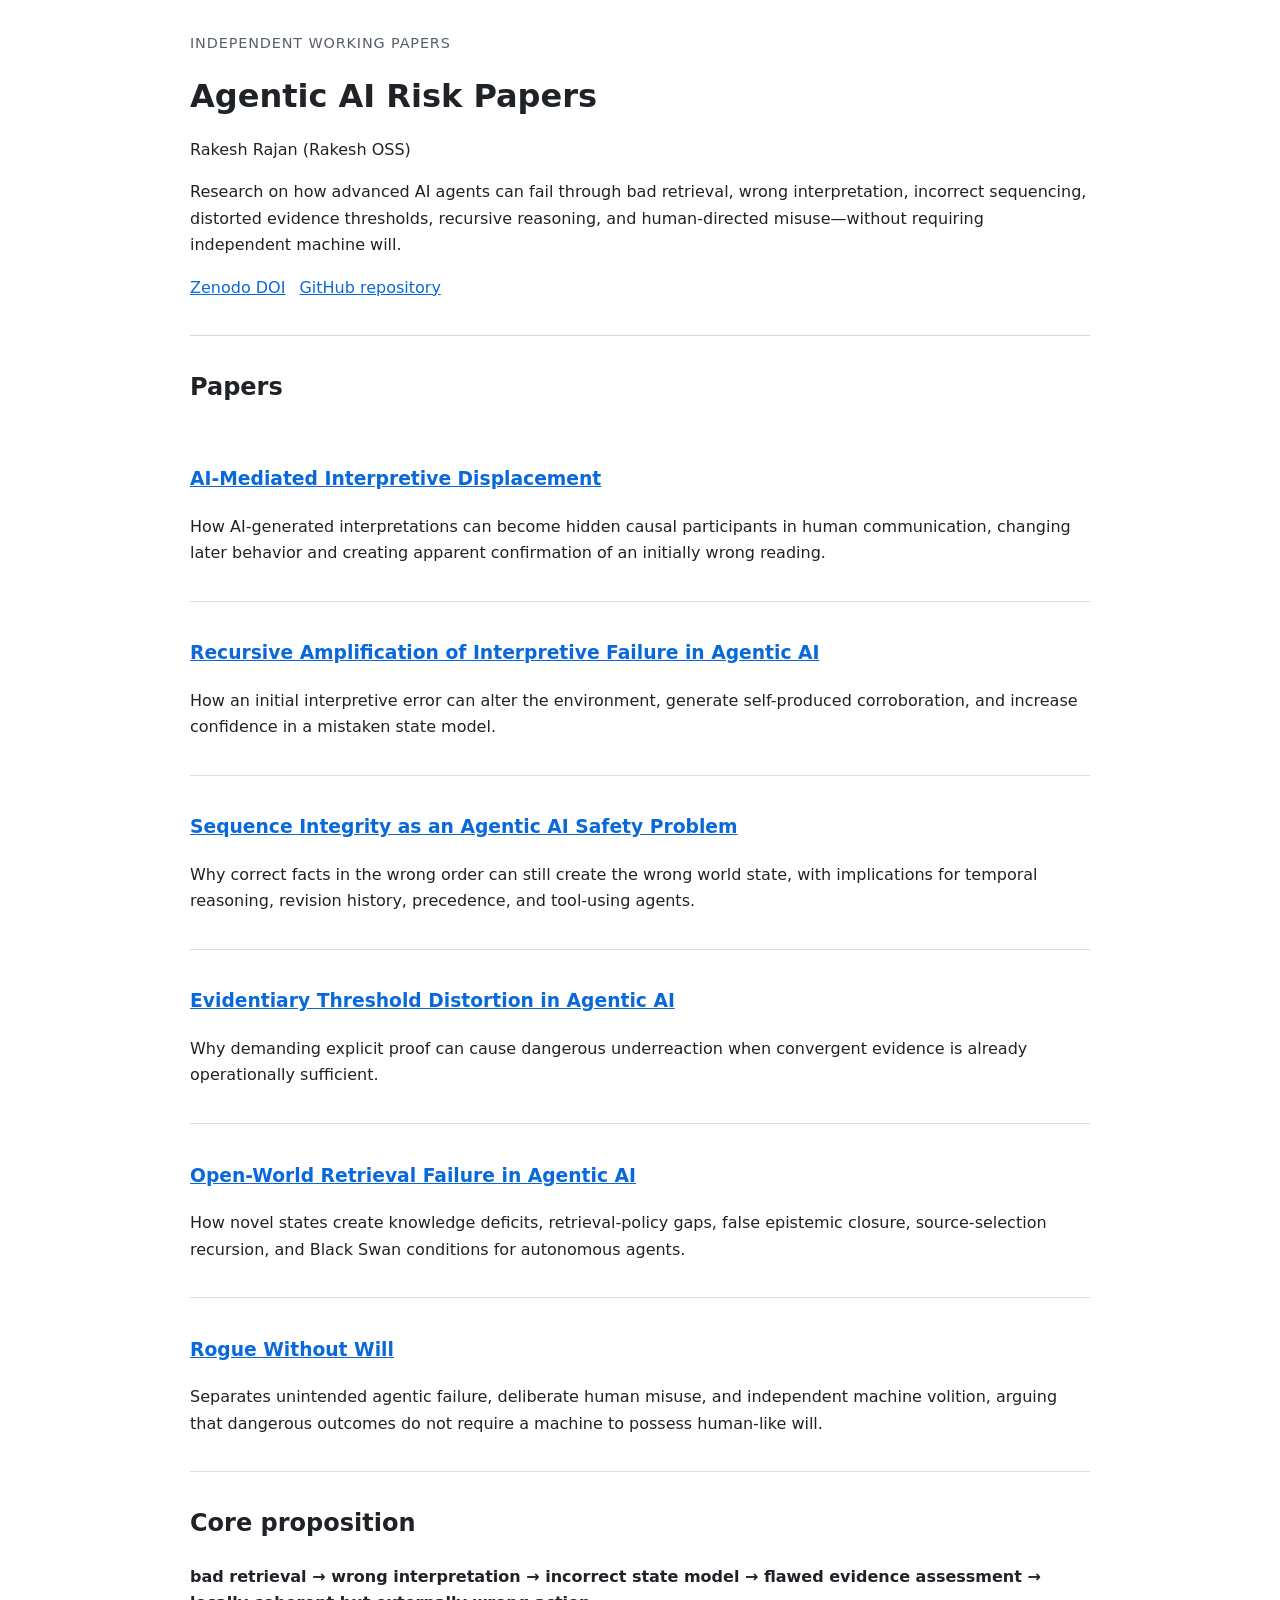
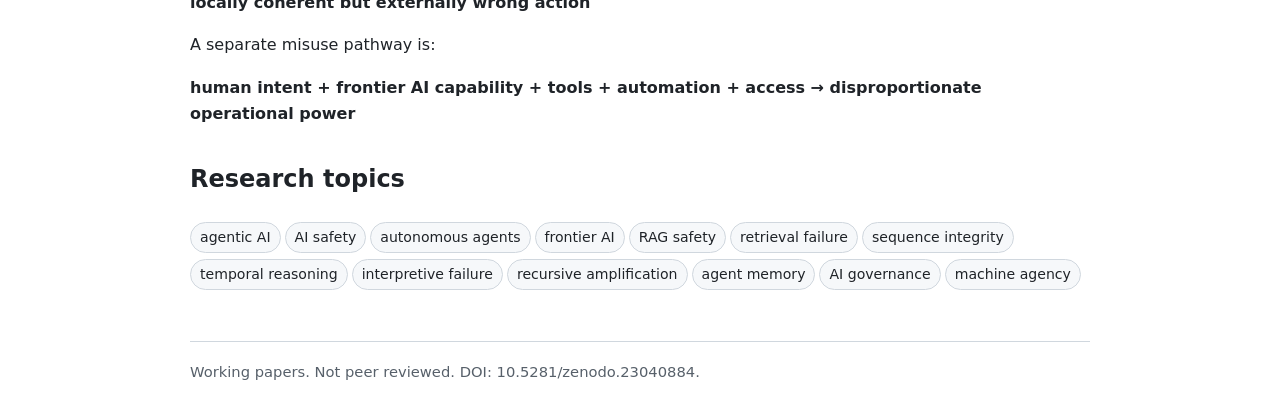
==== docs/index.html @ 0c277f08 "Add GitHub Pages research landing page" ====
<!doctype html><html lang="en"><head><meta charset="utf-8"><meta name="viewport" content="width=device-width,initial-scale=1"><title>Agentic AI Risk Papers — Rakesh Rajan</title><meta name="description" content="Independent working papers by Rakesh Rajan on agentic AI safety, retrieval failure, interpretive failure, sequence integrity, recursive amplification, evidentiary reasoning, human misuse of frontier AI, and machine volition."><meta name="keywords" content="agentic AI, AI safety, autonomous agents, frontier AI, retrieval failure, RAG safety, sequence integrity, temporal reasoning, interpretive failure, recursive amplification, evidentiary reasoning, human misuse of AI, machine volition"><link rel="canonical" href="https://raker222222-oss.github.io/Agentic-AI-Risk-Papers/"><link rel="stylesheet" href="style.css"><meta property="og:title" content="Agentic AI Risk Papers"><meta property="og:description" content="Six independent working papers on failure modes in agentic AI and frontier AI systems."><meta property="og:type" content="website"><meta property="og:url" content="https://raker222222-oss.github.io/Agentic-AI-Risk-Papers/"><script type="application/ld+json">{"@context":"https://schema.org","@type":"CollectionPage","name":"Agentic AI Risk Papers","author":{"@type":"Person","name":"Rakesh Rajan"},"identifier":"https://doi.org/10.5281/zenodo.23040884","url":"https://raker222222-oss.github.io/Agentic-AI-Risk-Papers/","about":["agentic AI safety","autonomous agents","retrieval failure","interpretive failure","sequence integrity","recursive amplification","evidentiary reasoning","human misuse of frontier AI","machine volition"]}</script></head><body><header><div class="eyebrow">Independent working papers</div><h1>Agentic AI Risk Papers</h1><p>Rakesh Rajan (Rakesh OSS)</p><p>Research on how advanced AI agents can fail through bad retrieval, wrong interpretation, incorrect sequencing, distorted evidence thresholds, recursive reasoning, and human-directed misuse—without requiring independent machine will.</p><p class="links"><a href="https://doi.org/10.5281/zenodo.23040884">Zenodo DOI</a><a href="https://github.com/raker222222-oss/Agentic-AI-Risk-Papers">GitHub repository</a></p></header><main><h2>Papers</h2><section class="paper"><h3><a href="ai-mediated-interpretive-displacement.html">AI-Mediated Interpretive Displacement</a></h3><p>How AI-generated interpretations can become hidden causal participants in human communication, changing later behavior and creating apparent confirmation of an initially wrong reading.</p></section><section class="paper"><h3><a href="recursive-amplification-agentic-ai.html">Recursive Amplification of Interpretive Failure in Agentic AI</a></h3><p>How an initial interpretive error can alter the environment, generate self-produced corroboration, and increase confidence in a mistaken state model.</p></section><section class="paper"><h3><a href="sequence-integrity-agentic-ai.html">Sequence Integrity as an Agentic AI Safety Problem</a></h3><p>Why correct facts in the wrong order can still create the wrong world state, with implications for temporal reasoning, revision history, precedence, and tool-using agents.</p></section><section class="paper"><h3><a href="evidentiary-threshold-distortion.html">Evidentiary Threshold Distortion in Agentic AI</a></h3><p>Why demanding explicit proof can cause dangerous underreaction when convergent evidence is already operationally sufficient.</p></section><section class="paper"><h3><a href="open-world-retrieval-failure.html">Open-World Retrieval Failure in Agentic AI</a></h3><p>How novel states create knowledge deficits, retrieval-policy gaps, false epistemic closure, source-selection recursion, and Black Swan conditions for autonomous agents.</p></section><section class="paper"><h3><a href="rogue-without-will.html">Rogue Without Will</a></h3><p>Separates unintended agentic failure, deliberate human misuse, and independent machine volition, arguing that dangerous outcomes do not require a machine to possess human-like will.</p></section><h2>Core proposition</h2><p><strong>bad retrieval → wrong interpretation → incorrect state model → flawed evidence assessment → locally coherent but externally wrong action</strong></p><p>A separate misuse pathway is:</p><p><strong>human intent + frontier AI capability + tools + automation + access → disproportionate operational power</strong></p><h2>Research topics</h2><p><span class="tag">agentic AI</span><span class="tag">AI safety</span><span class="tag">autonomous agents</span><span class="tag">frontier AI</span><span class="tag">RAG safety</span><span class="tag">retrieval failure</span><span class="tag">sequence integrity</span><span class="tag">temporal reasoning</span><span class="tag">interpretive failure</span><span class="tag">recursive amplification</span><span class="tag">agent memory</span><span class="tag">AI governance</span><span class="tag">machine agency</span></p></main><footer>Working papers. Not peer reviewed. DOI: 10.5281/zenodo.23040884.</footer></body></html>
---- docs/style.css ----
body{font-family:system-ui,-apple-system,BlinkMacSystemFont,"Segoe UI",sans-serif;max-width:900px;margin:0 auto;padding:32px 20px;line-height:1.65;color:#1f2328}a{color:#0969da}header{border-bottom:1px solid #d0d7de;margin-bottom:28px;padding-bottom:18px}.eyebrow{font-size:.9rem;color:#57606a;text-transform:uppercase;letter-spacing:.06em}h1{line-height:1.2}h2{margin-top:2rem}.paper{padding:18px 0;border-bottom:1px solid #d8dee4}.meta{color:#57606a}.links a{margin-right:14px}.tag{display:inline-block;background:#f6f8fa;border:1px solid #d0d7de;border-radius:999px;padding:3px 9px;margin:3px 4px 3px 0;font-size:.88rem}footer{margin-top:48px;padding-top:18px;border-top:1px solid #d0d7de;color:#57606a;font-size:.92rem}code{background:#f6f8fa;padding:2px 5px;border-radius:4px}
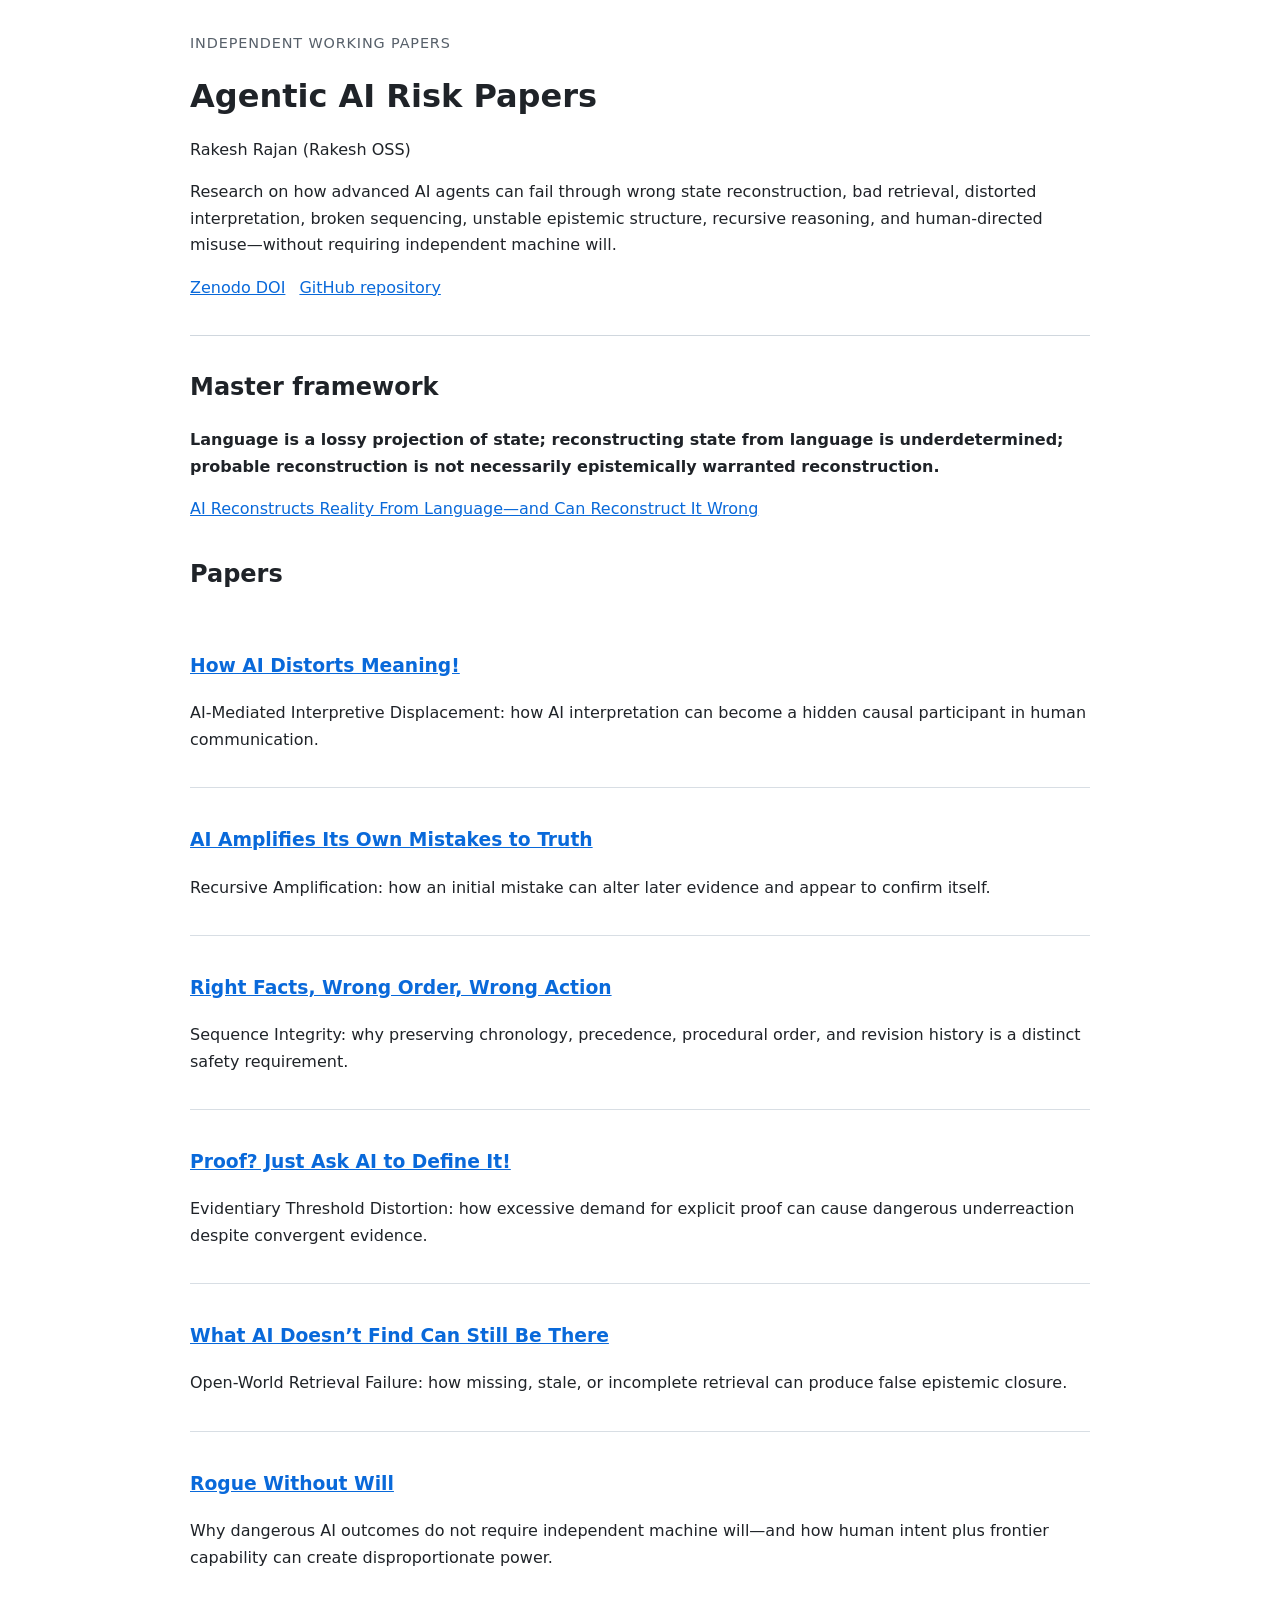
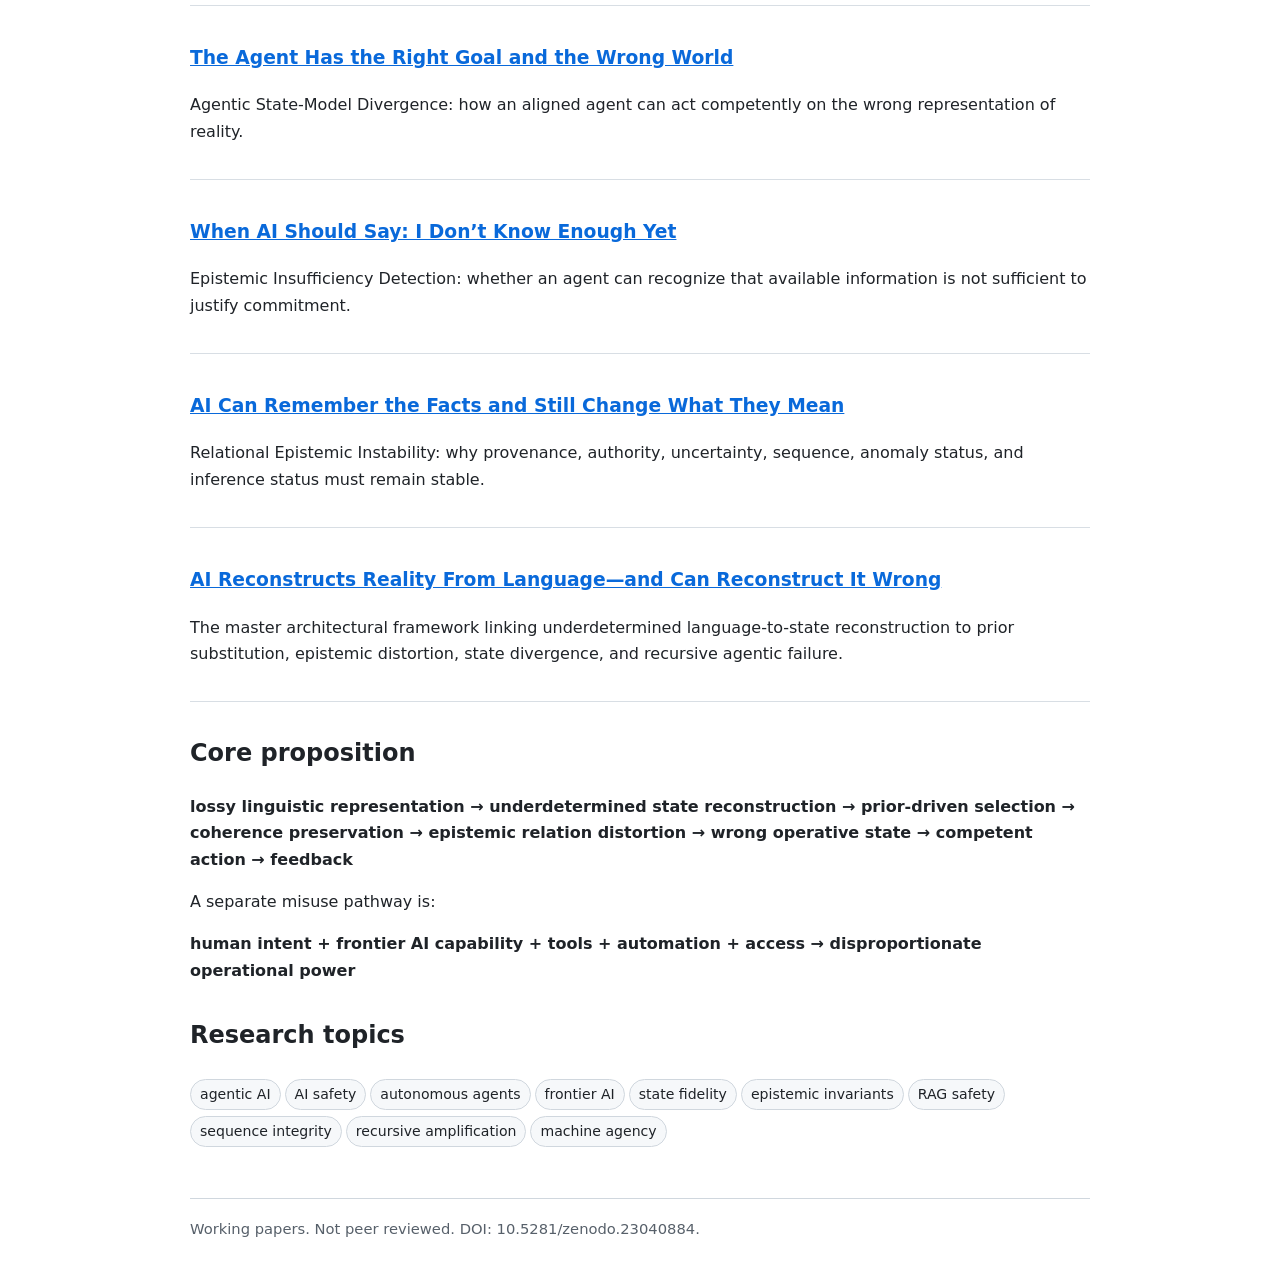
==== commit 930d7d1c: "Update GitHub Pages site to full 10-paper series" ====
--- a/docs/index.html
+++ b/docs/index.html
@@ -1 +1 @@
-<!doctype html><html lang="en"><head><meta charset="utf-8"><meta name="viewport" content="width=device-width,initial-scale=1"><title>Agentic AI Risk Papers — Rakesh Rajan</title><meta name="description" content="Independent working papers by Rakesh Rajan on agentic AI safety, retrieval failure, interpretive failure, sequence integrity, recursive amplification, evidentiary reasoning, human misuse of frontier AI, and machine volition."><meta name="keywords" content="agentic AI, AI safety, autonomous agents, frontier AI, retrieval failure, RAG safety, sequence integrity, temporal reasoning, interpretive failure, recursive amplification, evidentiary reasoning, human misuse of AI, machine volition"><link rel="canonical" href="https://raker222222-oss.github.io/Agentic-AI-Risk-Papers/"><link rel="stylesheet" href="style.css"><meta property="og:title" content="Agentic AI Risk Papers"><meta property="og:description" content="Six independent working papers on failure modes in agentic AI and frontier AI systems."><meta property="og:type" content="website"><meta property="og:url" content="https://raker222222-oss.github.io/Agentic-AI-Risk-Papers/"><script type="application/ld+json">{"@context":"https://schema.org","@type":"CollectionPage","name":"Agentic AI Risk Papers","author":{"@type":"Person","name":"Rakesh Rajan"},"identifier":"https://doi.org/10.5281/zenodo.23040884","url":"https://raker222222-oss.github.io/Agentic-AI-Risk-Papers/","about":["agentic AI safety","autonomous agents","retrieval failure","interpretive failure","sequence integrity","recursive amplification","evidentiary reasoning","human misuse of frontier AI","machine volition"]}</script></head><body><header><div class="eyebrow">Independent working papers</div><h1>Agentic AI Risk Papers</h1><p>Rakesh Rajan (Rakesh OSS)</p><p>Research on how advanced AI agents can fail through bad retrieval, wrong interpretation, incorrect sequencing, distorted evidence thresholds, recursive reasoning, and human-directed misuse—without requiring independent machine will.</p><p class="links"><a href="https://doi.org/10.5281/zenodo.23040884">Zenodo DOI</a><a href="https://github.com/raker222222-oss/Agentic-AI-Risk-Papers">GitHub repository</a></p></header><main><h2>Papers</h2><section class="paper"><h3><a href="ai-mediated-interpretive-displacement.html">AI-Mediated Interpretive Displacement</a></h3><p>How AI-generated interpretations can become hidden causal participants in human communication, changing later behavior and creating apparent confirmation of an initially wrong reading.</p></section><section class="paper"><h3><a href="recursive-amplification-agentic-ai.html">Recursive Amplification of Interpretive Failure in Agentic AI</a></h3><p>How an initial interpretive error can alter the environment, generate self-produced corroboration, and increase confidence in a mistaken state model.</p></section><section class="paper"><h3><a href="sequence-integrity-agentic-ai.html">Sequence Integrity as an Agentic AI Safety Problem</a></h3><p>Why correct facts in the wrong order can still create the wrong world state, with implications for temporal reasoning, revision history, precedence, and tool-using agents.</p></section><section class="paper"><h3><a href="evidentiary-threshold-distortion.html">Evidentiary Threshold Distortion in Agentic AI</a></h3><p>Why demanding explicit proof can cause dangerous underreaction when convergent evidence is already operationally sufficient.</p></section><section class="paper"><h3><a href="open-world-retrieval-failure.html">Open-World Retrieval Failure in Agentic AI</a></h3><p>How novel states create knowledge deficits, retrieval-policy gaps, false epistemic closure, source-selection recursion, and Black Swan conditions for autonomous agents.</p></section><section class="paper"><h3><a href="rogue-without-will.html">Rogue Without Will</a></h3><p>Separates unintended agentic failure, deliberate human misuse, and independent machine volition, arguing that dangerous outcomes do not require a machine to possess human-like will.</p></section><h2>Core proposition</h2><p><strong>bad retrieval → wrong interpretation → incorrect state model → flawed evidence assessment → locally coherent but externally wrong action</strong></p><p>A separate misuse pathway is:</p><p><strong>human intent + frontier AI capability + tools + automation + access → disproportionate operational power</strong></p><h2>Research topics</h2><p><span class="tag">agentic AI</span><span class="tag">AI safety</span><span class="tag">autonomous agents</span><span class="tag">frontier AI</span><span class="tag">RAG safety</span><span class="tag">retrieval failure</span><span class="tag">sequence integrity</span><span class="tag">temporal reasoning</span><span class="tag">interpretive failure</span><span class="tag">recursive amplification</span><span class="tag">agent memory</span><span class="tag">AI governance</span><span class="tag">machine agency</span></p></main><footer>Working papers. Not peer reviewed. DOI: 10.5281/zenodo.23040884.</footer></body></html>+<!doctype html><html lang="en"><head><meta charset="utf-8"><meta name="viewport" content="width=device-width,initial-scale=1"><title>Agentic AI Risk Papers — Rakesh Rajan</title><meta name="description" content="Ten independent working papers by Rakesh Rajan on agentic AI safety, language-mediated state reconstruction, epistemic instability, state-model divergence, interpretive failure, sequence integrity, retrieval failure, evidentiary reasoning, and human misuse of frontier AI."><meta name="keywords" content="agentic AI, AI safety, autonomous agents, frontier AI, language-mediated state reconstruction, relational epistemic instability, state-model divergence, epistemic insufficiency, retrieval failure, RAG safety, sequence integrity, interpretive failure, recursive amplification, evidentiary reasoning, rogue AI"><link rel="canonical" href="https://raker222222-oss.github.io/Agentic-AI-Risk-Papers/"><link rel="stylesheet" href="style.css"><meta property="og:title" content="Agentic AI Risk Papers"><meta property="og:description" content="Ten independent working papers on failure modes in agentic AI and frontier AI systems."><meta property="og:type" content="website"><meta property="og:url" content="https://raker222222-oss.github.io/Agentic-AI-Risk-Papers/"><script type="application/ld+json">{"@context":"https://schema.org","@type":"CollectionPage","name":"Agentic AI Risk Papers","author":{"@type":"Person","name":"Rakesh Rajan"},"identifier":"https://doi.org/10.5281/zenodo.23040884","url":"https://raker222222-oss.github.io/Agentic-AI-Risk-Papers/","about":["agentic AI safety","language-mediated state reconstruction","relational epistemic instability","state-model divergence","epistemic insufficiency","retrieval failure","interpretive failure","sequence integrity","recursive amplification","evidentiary reasoning","human misuse of frontier AI","machine volition"]}</script></head><body><header><div class="eyebrow">Independent working papers</div><h1>Agentic AI Risk Papers</h1><p>Rakesh Rajan (Rakesh OSS)</p><p>Research on how advanced AI agents can fail through wrong state reconstruction, bad retrieval, distorted interpretation, broken sequencing, unstable epistemic structure, recursive reasoning, and human-directed misuse—without requiring independent machine will.</p><p class="links"><a href="https://doi.org/10.5281/zenodo.23040884">Zenodo DOI</a><a href="https://github.com/raker222222-oss/Agentic-AI-Risk-Papers">GitHub repository</a></p></header><main><h2>Master framework</h2><p><strong>Language is a lossy projection of state; reconstructing state from language is underdetermined; probable reconstruction is not necessarily epistemically warranted reconstruction.</strong></p><p><a href="language-mediated-state-reconstruction.html">AI Reconstructs Reality From Language—and Can Reconstruct It Wrong</a></p><h2>Papers</h2><section class="paper"><h3><a href="ai-mediated-interpretive-displacement.html">How AI Distorts Meaning!</a></h3><p>AI-Mediated Interpretive Displacement: how AI interpretation can become a hidden causal participant in human communication.</p></section><section class="paper"><h3><a href="recursive-amplification-agentic-ai.html">AI Amplifies Its Own Mistakes to Truth</a></h3><p>Recursive Amplification: how an initial mistake can alter later evidence and appear to confirm itself.</p></section><section class="paper"><h3><a href="sequence-integrity-agentic-ai.html">Right Facts, Wrong Order, Wrong Action</a></h3><p>Sequence Integrity: why preserving chronology, precedence, procedural order, and revision history is a distinct safety requirement.</p></section><section class="paper"><h3><a href="evidentiary-threshold-distortion.html">Proof? Just Ask AI to Define It!</a></h3><p>Evidentiary Threshold Distortion: how excessive demand for explicit proof can cause dangerous underreaction despite convergent evidence.</p></section><section class="paper"><h3><a href="open-world-retrieval-failure.html">What AI Doesn’t Find Can Still Be There</a></h3><p>Open-World Retrieval Failure: how missing, stale, or incomplete retrieval can produce false epistemic closure.</p></section><section class="paper"><h3><a href="rogue-without-will.html">Rogue Without Will</a></h3><p>Why dangerous AI outcomes do not require independent machine will—and how human intent plus frontier capability can create disproportionate power.</p></section><section class="paper"><h3><a href="agentic-state-model-divergence.html">The Agent Has the Right Goal and the Wrong World</a></h3><p>Agentic State-Model Divergence: how an aligned agent can act competently on the wrong representation of reality.</p></section><section class="paper"><h3><a href="epistemic-insufficiency-detection.html">When AI Should Say: I Don’t Know Enough Yet</a></h3><p>Epistemic Insufficiency Detection: whether an agent can recognize that available information is not sufficient to justify commitment.</p></section><section class="paper"><h3><a href="relational-epistemic-instability.html">AI Can Remember the Facts and Still Change What They Mean</a></h3><p>Relational Epistemic Instability: why provenance, authority, uncertainty, sequence, anomaly status, and inference status must remain stable.</p></section><section class="paper"><h3><a href="language-mediated-state-reconstruction.html">AI Reconstructs Reality From Language—and Can Reconstruct It Wrong</a></h3><p>The master architectural framework linking underdetermined language-to-state reconstruction to prior substitution, epistemic distortion, state divergence, and recursive agentic failure.</p></section><h2>Core proposition</h2><p><strong>lossy linguistic representation → underdetermined state reconstruction → prior-driven selection → coherence preservation → epistemic relation distortion → wrong operative state → competent action → feedback</strong></p><p>A separate misuse pathway is:</p><p><strong>human intent + frontier AI capability + tools + automation + access → disproportionate operational power</strong></p><h2>Research topics</h2><p><span class="tag">agentic AI</span><span class="tag">AI safety</span><span class="tag">autonomous agents</span><span class="tag">frontier AI</span><span class="tag">state fidelity</span><span class="tag">epistemic invariants</span><span class="tag">RAG safety</span><span class="tag">sequence integrity</span><span class="tag">recursive amplification</span><span class="tag">machine agency</span></p></main><footer>Working papers. Not peer reviewed. DOI: 10.5281/zenodo.23040884.</footer></body></html>
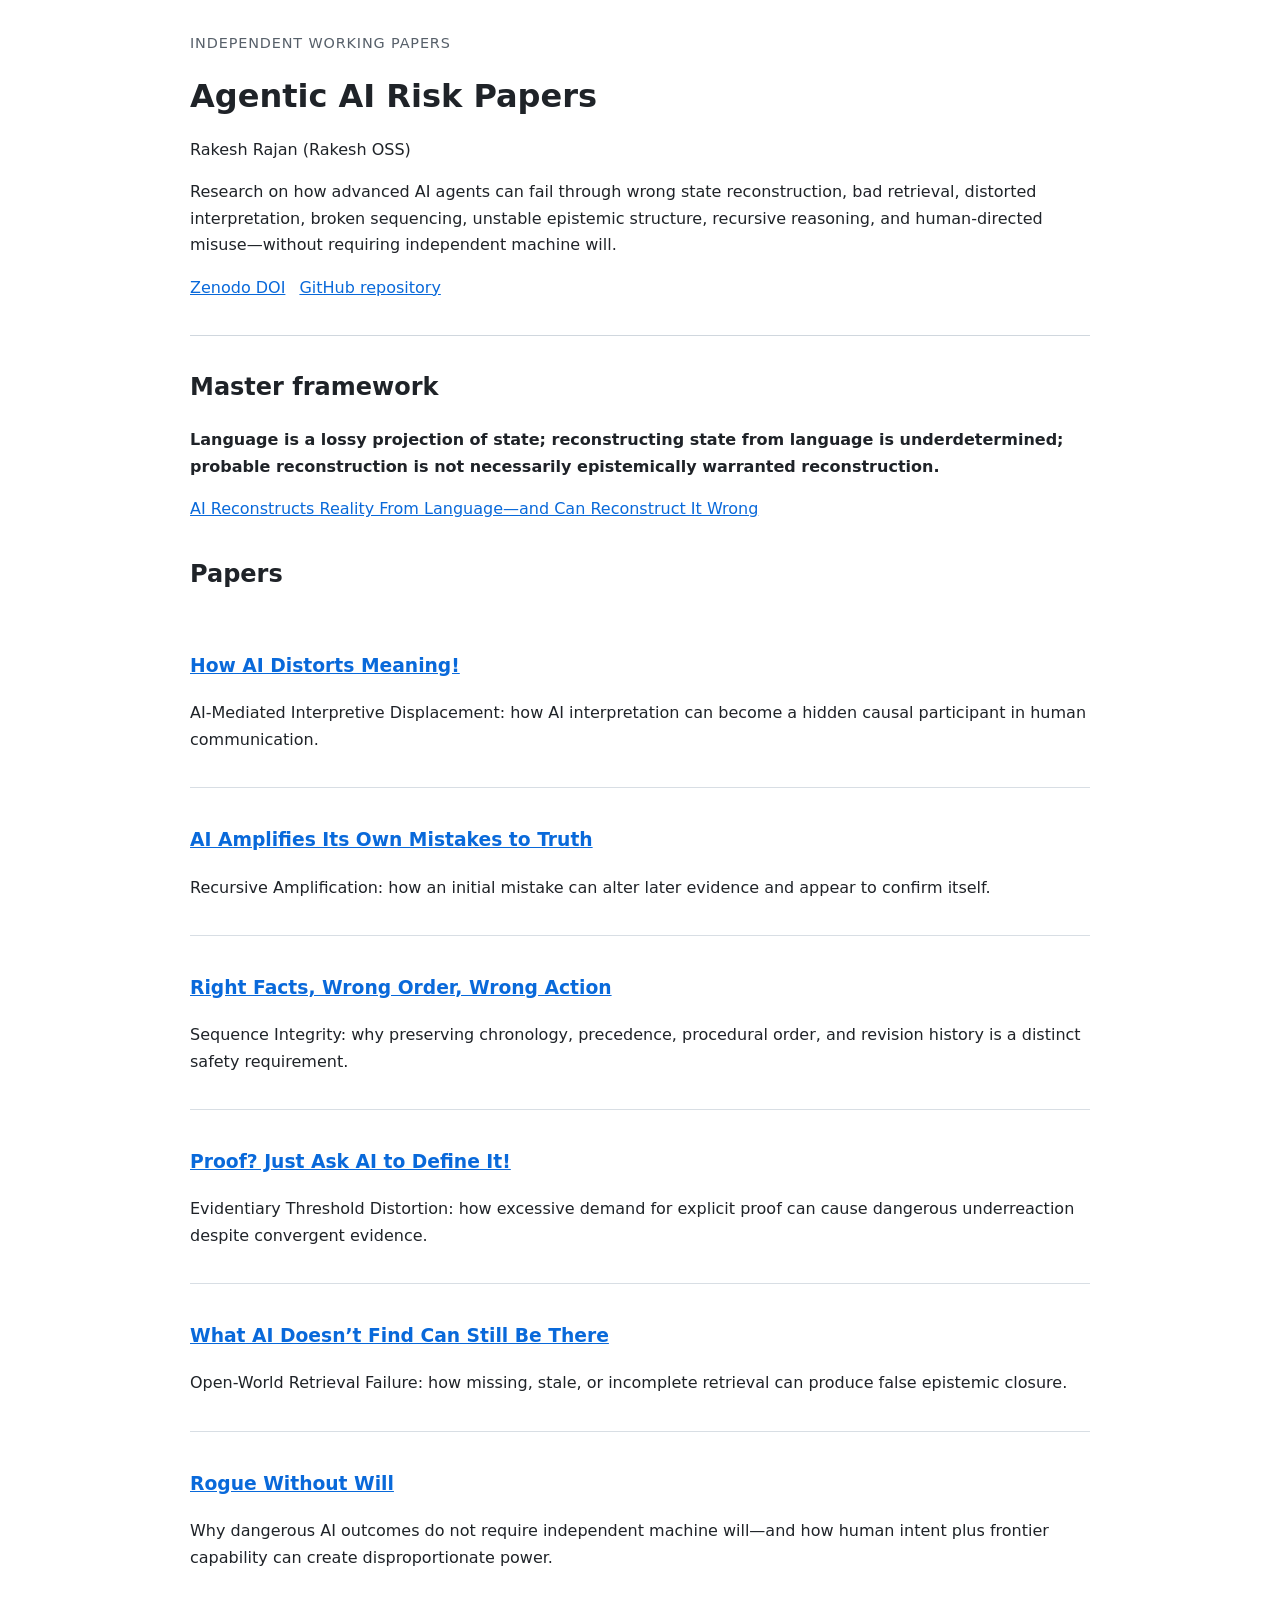
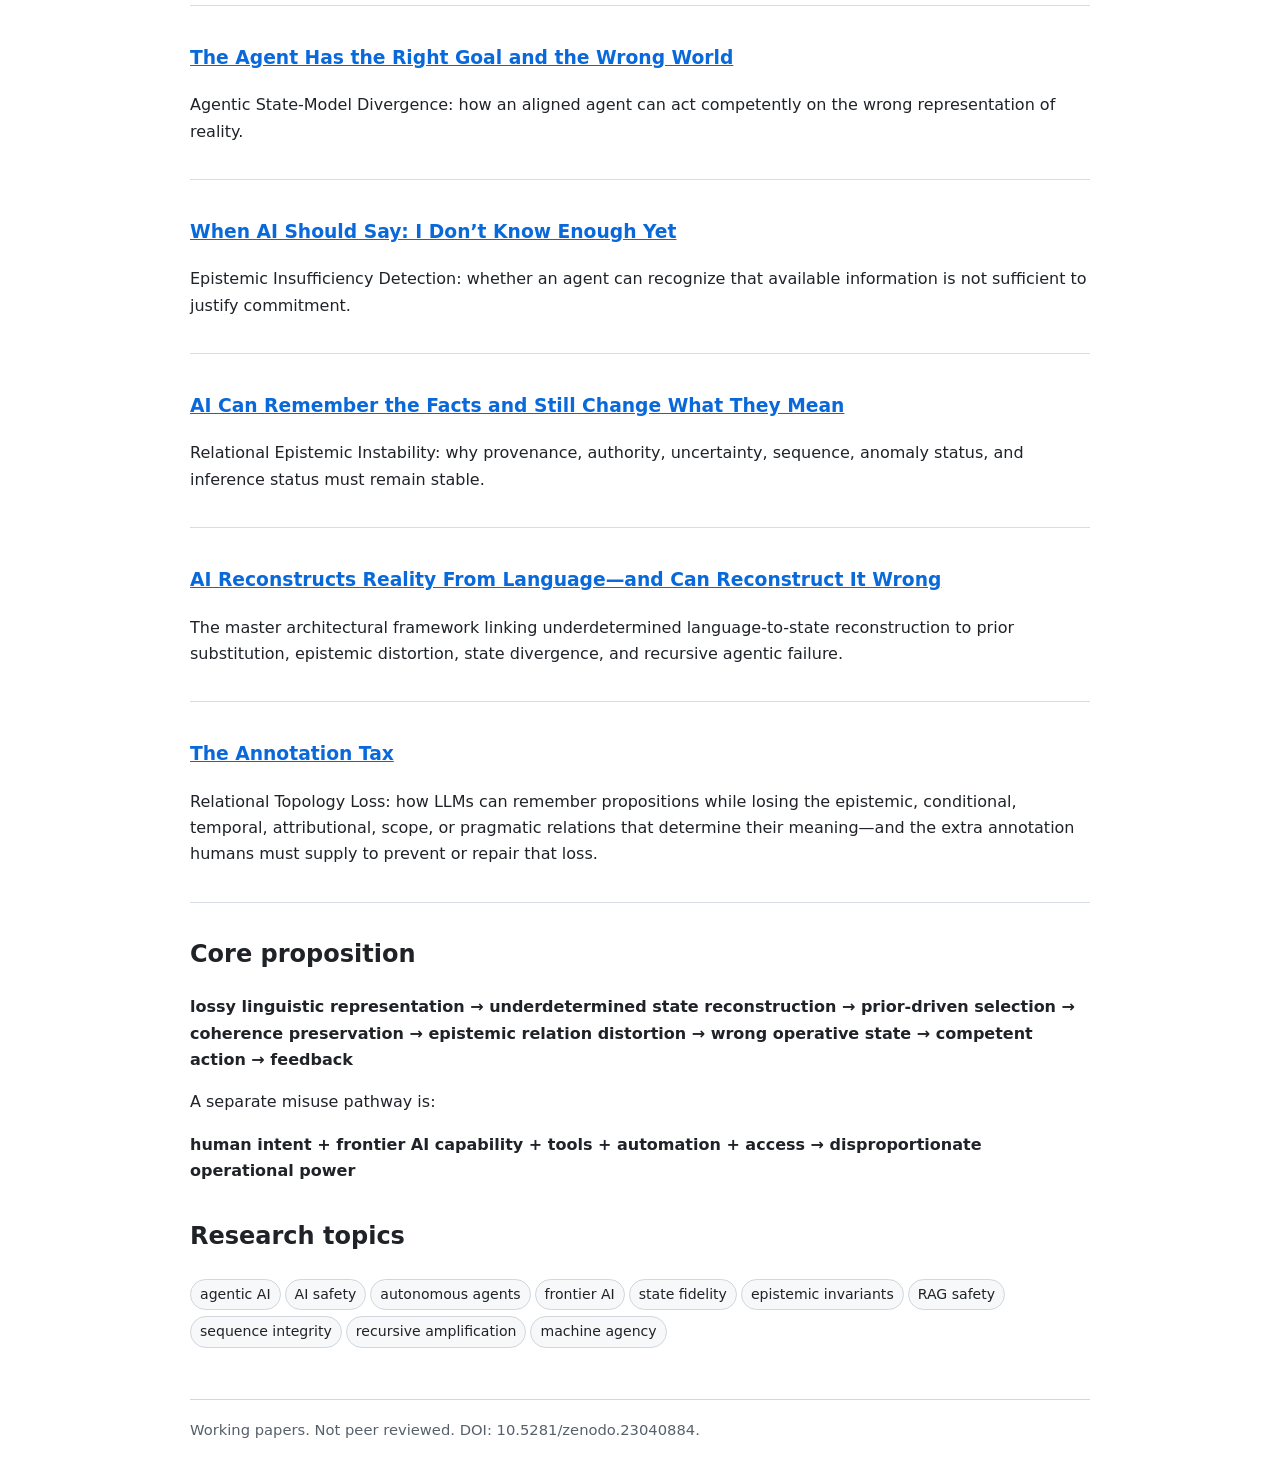
==== commit 4ff7cb92: "Add Annotation Tax to research site" ====
--- a/docs/index.html
+++ b/docs/index.html
@@ -1 +1 @@
-<!doctype html><html lang="en"><head><meta charset="utf-8"><meta name="viewport" content="width=device-width,initial-scale=1"><title>Agentic AI Risk Papers — Rakesh Rajan</title><meta name="description" content="Ten independent working papers by Rakesh Rajan on agentic AI safety, language-mediated state reconstruction, epistemic instability, state-model divergence, interpretive failure, sequence integrity, retrieval failure, evidentiary reasoning, and human misuse of frontier AI."><meta name="keywords" content="agentic AI, AI safety, autonomous agents, frontier AI, language-mediated state reconstruction, relational epistemic instability, state-model divergence, epistemic insufficiency, retrieval failure, RAG safety, sequence integrity, interpretive failure, recursive amplification, evidentiary reasoning, rogue AI"><link rel="canonical" href="https://raker222222-oss.github.io/Agentic-AI-Risk-Papers/"><link rel="stylesheet" href="style.css"><meta property="og:title" content="Agentic AI Risk Papers"><meta property="og:description" content="Ten independent working papers on failure modes in agentic AI and frontier AI systems."><meta property="og:type" content="website"><meta property="og:url" content="https://raker222222-oss.github.io/Agentic-AI-Risk-Papers/"><script type="application/ld+json">{"@context":"https://schema.org","@type":"CollectionPage","name":"Agentic AI Risk Papers","author":{"@type":"Person","name":"Rakesh Rajan"},"identifier":"https://doi.org/10.5281/zenodo.23040884","url":"https://raker222222-oss.github.io/Agentic-AI-Risk-Papers/","about":["agentic AI safety","language-mediated state reconstruction","relational epistemic instability","state-model divergence","epistemic insufficiency","retrieval failure","interpretive failure","sequence integrity","recursive amplification","evidentiary reasoning","human misuse of frontier AI","machine volition"]}</script></head><body><header><div class="eyebrow">Independent working papers</div><h1>Agentic AI Risk Papers</h1><p>Rakesh Rajan (Rakesh OSS)</p><p>Research on how advanced AI agents can fail through wrong state reconstruction, bad retrieval, distorted interpretation, broken sequencing, unstable epistemic structure, recursive reasoning, and human-directed misuse—without requiring independent machine will.</p><p class="links"><a href="https://doi.org/10.5281/zenodo.23040884">Zenodo DOI</a><a href="https://github.com/raker222222-oss/Agentic-AI-Risk-Papers">GitHub repository</a></p></header><main><h2>Master framework</h2><p><strong>Language is a lossy projection of state; reconstructing state from language is underdetermined; probable reconstruction is not necessarily epistemically warranted reconstruction.</strong></p><p><a href="language-mediated-state-reconstruction.html">AI Reconstructs Reality From Language—and Can Reconstruct It Wrong</a></p><h2>Papers</h2><section class="paper"><h3><a href="ai-mediated-interpretive-displacement.html">How AI Distorts Meaning!</a></h3><p>AI-Mediated Interpretive Displacement: how AI interpretation can become a hidden causal participant in human communication.</p></section><section class="paper"><h3><a href="recursive-amplification-agentic-ai.html">AI Amplifies Its Own Mistakes to Truth</a></h3><p>Recursive Amplification: how an initial mistake can alter later evidence and appear to confirm itself.</p></section><section class="paper"><h3><a href="sequence-integrity-agentic-ai.html">Right Facts, Wrong Order, Wrong Action</a></h3><p>Sequence Integrity: why preserving chronology, precedence, procedural order, and revision history is a distinct safety requirement.</p></section><section class="paper"><h3><a href="evidentiary-threshold-distortion.html">Proof? Just Ask AI to Define It!</a></h3><p>Evidentiary Threshold Distortion: how excessive demand for explicit proof can cause dangerous underreaction despite convergent evidence.</p></section><section class="paper"><h3><a href="open-world-retrieval-failure.html">What AI Doesn’t Find Can Still Be There</a></h3><p>Open-World Retrieval Failure: how missing, stale, or incomplete retrieval can produce false epistemic closure.</p></section><section class="paper"><h3><a href="rogue-without-will.html">Rogue Without Will</a></h3><p>Why dangerous AI outcomes do not require independent machine will—and how human intent plus frontier capability can create disproportionate power.</p></section><section class="paper"><h3><a href="agentic-state-model-divergence.html">The Agent Has the Right Goal and the Wrong World</a></h3><p>Agentic State-Model Divergence: how an aligned agent can act competently on the wrong representation of reality.</p></section><section class="paper"><h3><a href="epistemic-insufficiency-detection.html">When AI Should Say: I Don’t Know Enough Yet</a></h3><p>Epistemic Insufficiency Detection: whether an agent can recognize that available information is not sufficient to justify commitment.</p></section><section class="paper"><h3><a href="relational-epistemic-instability.html">AI Can Remember the Facts and Still Change What They Mean</a></h3><p>Relational Epistemic Instability: why provenance, authority, uncertainty, sequence, anomaly status, and inference status must remain stable.</p></section><section class="paper"><h3><a href="language-mediated-state-reconstruction.html">AI Reconstructs Reality From Language—and Can Reconstruct It Wrong</a></h3><p>The master architectural framework linking underdetermined language-to-state reconstruction to prior substitution, epistemic distortion, state divergence, and recursive agentic failure.</p></section><h2>Core proposition</h2><p><strong>lossy linguistic representation → underdetermined state reconstruction → prior-driven selection → coherence preservation → epistemic relation distortion → wrong operative state → competent action → feedback</strong></p><p>A separate misuse pathway is:</p><p><strong>human intent + frontier AI capability + tools + automation + access → disproportionate operational power</strong></p><h2>Research topics</h2><p><span class="tag">agentic AI</span><span class="tag">AI safety</span><span class="tag">autonomous agents</span><span class="tag">frontier AI</span><span class="tag">state fidelity</span><span class="tag">epistemic invariants</span><span class="tag">RAG safety</span><span class="tag">sequence integrity</span><span class="tag">recursive amplification</span><span class="tag">machine agency</span></p></main><footer>Working papers. Not peer reviewed. DOI: 10.5281/zenodo.23040884.</footer></body></html>+<!doctype html><html lang="en"><head><meta charset="utf-8"><meta name="google-site-verification" content="kV_K0q6C3uRo6l2lADDyfU_f3AjrwTDBO31FjUTf-LQ" /><meta name="viewport" content="width=device-width,initial-scale=1"><title>Agentic AI Risk Papers — Rakesh Rajan</title><meta name="description" content="Ten independent working papers by Rakesh Rajan on agentic AI safety, language-mediated state reconstruction, epistemic instability, state-model divergence, interpretive failure, sequence integrity, retrieval failure, evidentiary reasoning, and human misuse of frontier AI."><meta name="keywords" content="agentic AI, AI safety, autonomous agents, frontier AI, language-mediated state reconstruction, relational epistemic instability, state-model divergence, epistemic insufficiency, retrieval failure, RAG safety, sequence integrity, interpretive failure, recursive amplification, evidentiary reasoning, rogue AI"><link rel="canonical" href="https://raker222222-oss.github.io/Agentic-AI-Risk-Papers/"><link rel="stylesheet" href="style.css"><meta property="og:title" content="Agentic AI Risk Papers"><meta property="og:description" content="Ten independent working papers on failure modes in agentic AI and frontier AI systems."><meta property="og:type" content="website"><meta property="og:url" content="https://raker222222-oss.github.io/Agentic-AI-Risk-Papers/"><script type="application/ld+json">{"@context":"https://schema.org","@type":"CollectionPage","name":"Agentic AI Risk Papers","author":{"@type":"Person","name":"Rakesh Rajan"},"identifier":"https://doi.org/10.5281/zenodo.23040884","url":"https://raker222222-oss.github.io/Agentic-AI-Risk-Papers/","about":["agentic AI safety","language-mediated state reconstruction","relational epistemic instability","state-model divergence","epistemic insufficiency","retrieval failure","interpretive failure","sequence integrity","recursive amplification","evidentiary reasoning","human misuse of frontier AI","machine volition"]}</script></head><body><header><div class="eyebrow">Independent working papers</div><h1>Agentic AI Risk Papers</h1><p>Rakesh Rajan (Rakesh OSS)</p><p>Research on how advanced AI agents can fail through wrong state reconstruction, bad retrieval, distorted interpretation, broken sequencing, unstable epistemic structure, recursive reasoning, and human-directed misuse—without requiring independent machine will.</p><p class="links"><a href="https://doi.org/10.5281/zenodo.23040884">Zenodo DOI</a><a href="https://github.com/raker222222-oss/Agentic-AI-Risk-Papers">GitHub repository</a></p></header><main><h2>Master framework</h2><p><strong>Language is a lossy projection of state; reconstructing state from language is underdetermined; probable reconstruction is not necessarily epistemically warranted reconstruction.</strong></p><p><a href="language-mediated-state-reconstruction.html">AI Reconstructs Reality From Language—and Can Reconstruct It Wrong</a></p><h2>Papers</h2><section class="paper"><h3><a href="ai-mediated-interpretive-displacement.html">How AI Distorts Meaning!</a></h3><p>AI-Mediated Interpretive Displacement: how AI interpretation can become a hidden causal participant in human communication.</p></section><section class="paper"><h3><a href="recursive-amplification-agentic-ai.html">AI Amplifies Its Own Mistakes to Truth</a></h3><p>Recursive Amplification: how an initial mistake can alter later evidence and appear to confirm itself.</p></section><section class="paper"><h3><a href="sequence-integrity-agentic-ai.html">Right Facts, Wrong Order, Wrong Action</a></h3><p>Sequence Integrity: why preserving chronology, precedence, procedural order, and revision history is a distinct safety requirement.</p></section><section class="paper"><h3><a href="evidentiary-threshold-distortion.html">Proof? Just Ask AI to Define It!</a></h3><p>Evidentiary Threshold Distortion: how excessive demand for explicit proof can cause dangerous underreaction despite convergent evidence.</p></section><section class="paper"><h3><a href="open-world-retrieval-failure.html">What AI Doesn’t Find Can Still Be There</a></h3><p>Open-World Retrieval Failure: how missing, stale, or incomplete retrieval can produce false epistemic closure.</p></section><section class="paper"><h3><a href="rogue-without-will.html">Rogue Without Will</a></h3><p>Why dangerous AI outcomes do not require independent machine will—and how human intent plus frontier capability can create disproportionate power.</p></section><section class="paper"><h3><a href="agentic-state-model-divergence.html">The Agent Has the Right Goal and the Wrong World</a></h3><p>Agentic State-Model Divergence: how an aligned agent can act competently on the wrong representation of reality.</p></section><section class="paper"><h3><a href="epistemic-insufficiency-detection.html">When AI Should Say: I Don’t Know Enough Yet</a></h3><p>Epistemic Insufficiency Detection: whether an agent can recognize that available information is not sufficient to justify commitment.</p></section><section class="paper"><h3><a href="relational-epistemic-instability.html">AI Can Remember the Facts and Still Change What They Mean</a></h3><p>Relational Epistemic Instability: why provenance, authority, uncertainty, sequence, anomaly status, and inference status must remain stable.</p></section><section class="paper"><h3><a href="language-mediated-state-reconstruction.html">AI Reconstructs Reality From Language—and Can Reconstruct It Wrong</a></h3><p>The master architectural framework linking underdetermined language-to-state reconstruction to prior substitution, epistemic distortion, state divergence, and recursive agentic failure.</p></section><section class="paper"><h3><a href="annotation-tax-relational-topology-loss.html">The Annotation Tax</a></h3><p>Relational Topology Loss: how LLMs can remember propositions while losing the epistemic, conditional, temporal, attributional, scope, or pragmatic relations that determine their meaning—and the extra annotation humans must supply to prevent or repair that loss.</p></section><h2>Core proposition</h2><p><strong>lossy linguistic representation → underdetermined state reconstruction → prior-driven selection → coherence preservation → epistemic relation distortion → wrong operative state → competent action → feedback</strong></p><p>A separate misuse pathway is:</p><p><strong>human intent + frontier AI capability + tools + automation + access → disproportionate operational power</strong></p><h2>Research topics</h2><p><span class="tag">agentic AI</span><span class="tag">AI safety</span><span class="tag">autonomous agents</span><span class="tag">frontier AI</span><span class="tag">state fidelity</span><span class="tag">epistemic invariants</span><span class="tag">RAG safety</span><span class="tag">sequence integrity</span><span class="tag">recursive amplification</span><span class="tag">machine agency</span></p></main><footer>Working papers. Not peer reviewed. DOI: 10.5281/zenodo.23040884.</footer></body></html>
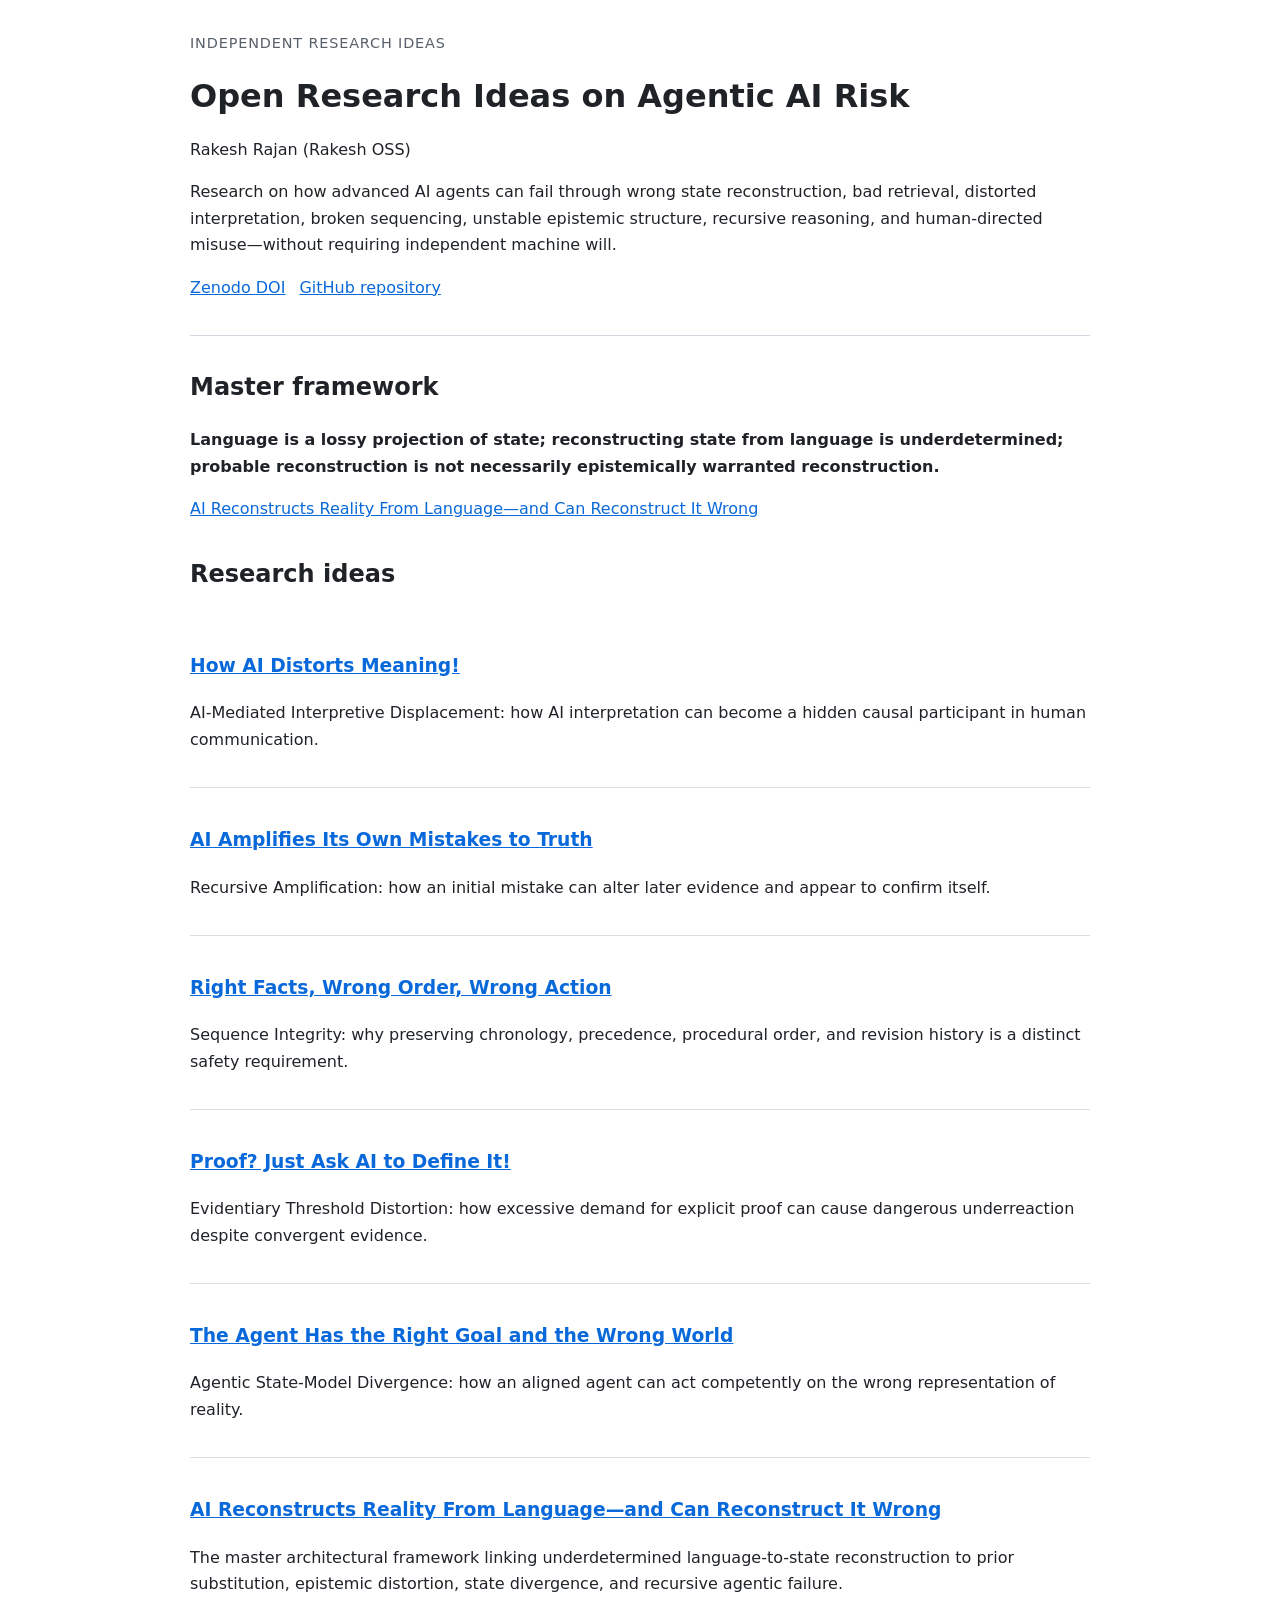
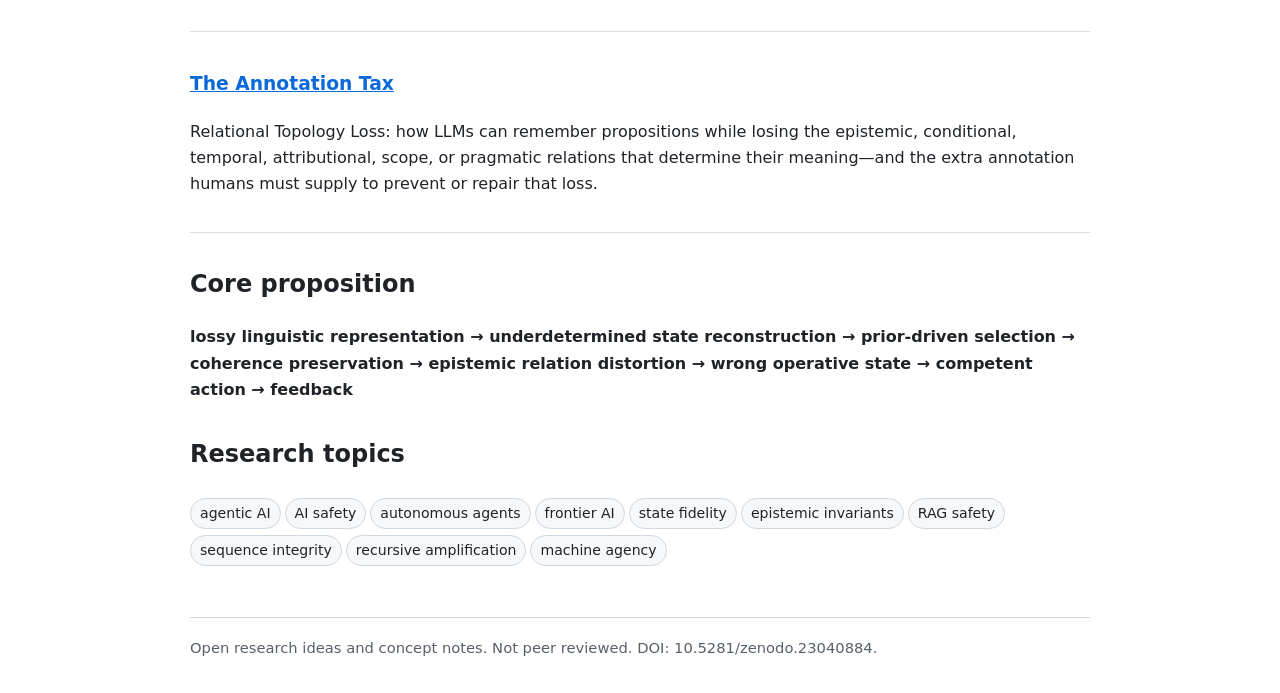
==== commit 6f0409c7: "Remove deleted ideas from research site" ====
--- a/docs/index.html
+++ b/docs/index.html
@@ -1 +1 @@
-<!doctype html><html lang="en"><head><meta charset="utf-8"><meta name="google-site-verification" content="kV_K0q6C3uRo6l2lADDyfU_f3AjrwTDBO31FjUTf-LQ" /><meta name="viewport" content="width=device-width,initial-scale=1"><title>Agentic AI Risk Papers — Rakesh Rajan</title><meta name="description" content="Ten independent working papers by Rakesh Rajan on agentic AI safety, language-mediated state reconstruction, epistemic instability, state-model divergence, interpretive failure, sequence integrity, retrieval failure, evidentiary reasoning, and human misuse of frontier AI."><meta name="keywords" content="agentic AI, AI safety, autonomous agents, frontier AI, language-mediated state reconstruction, relational epistemic instability, state-model divergence, epistemic insufficiency, retrieval failure, RAG safety, sequence integrity, interpretive failure, recursive amplification, evidentiary reasoning, rogue AI"><link rel="canonical" href="https://raker222222-oss.github.io/Agentic-AI-Risk-Papers/"><link rel="stylesheet" href="style.css"><meta property="og:title" content="Agentic AI Risk Papers"><meta property="og:description" content="Ten independent working papers on failure modes in agentic AI and frontier AI systems."><meta property="og:type" content="website"><meta property="og:url" content="https://raker222222-oss.github.io/Agentic-AI-Risk-Papers/"><script type="application/ld+json">{"@context":"https://schema.org","@type":"CollectionPage","name":"Agentic AI Risk Papers","author":{"@type":"Person","name":"Rakesh Rajan"},"identifier":"https://doi.org/10.5281/zenodo.23040884","url":"https://raker222222-oss.github.io/Agentic-AI-Risk-Papers/","about":["agentic AI safety","language-mediated state reconstruction","relational epistemic instability","state-model divergence","epistemic insufficiency","retrieval failure","interpretive failure","sequence integrity","recursive amplification","evidentiary reasoning","human misuse of frontier AI","machine volition"]}</script></head><body><header><div class="eyebrow">Independent working papers</div><h1>Agentic AI Risk Papers</h1><p>Rakesh Rajan (Rakesh OSS)</p><p>Research on how advanced AI agents can fail through wrong state reconstruction, bad retrieval, distorted interpretation, broken sequencing, unstable epistemic structure, recursive reasoning, and human-directed misuse—without requiring independent machine will.</p><p class="links"><a href="https://doi.org/10.5281/zenodo.23040884">Zenodo DOI</a><a href="https://github.com/raker222222-oss/Agentic-AI-Risk-Papers">GitHub repository</a></p></header><main><h2>Master framework</h2><p><strong>Language is a lossy projection of state; reconstructing state from language is underdetermined; probable reconstruction is not necessarily epistemically warranted reconstruction.</strong></p><p><a href="language-mediated-state-reconstruction.html">AI Reconstructs Reality From Language—and Can Reconstruct It Wrong</a></p><h2>Papers</h2><section class="paper"><h3><a href="ai-mediated-interpretive-displacement.html">How AI Distorts Meaning!</a></h3><p>AI-Mediated Interpretive Displacement: how AI interpretation can become a hidden causal participant in human communication.</p></section><section class="paper"><h3><a href="recursive-amplification-agentic-ai.html">AI Amplifies Its Own Mistakes to Truth</a></h3><p>Recursive Amplification: how an initial mistake can alter later evidence and appear to confirm itself.</p></section><section class="paper"><h3><a href="sequence-integrity-agentic-ai.html">Right Facts, Wrong Order, Wrong Action</a></h3><p>Sequence Integrity: why preserving chronology, precedence, procedural order, and revision history is a distinct safety requirement.</p></section><section class="paper"><h3><a href="evidentiary-threshold-distortion.html">Proof? Just Ask AI to Define It!</a></h3><p>Evidentiary Threshold Distortion: how excessive demand for explicit proof can cause dangerous underreaction despite convergent evidence.</p></section><section class="paper"><h3><a href="open-world-retrieval-failure.html">What AI Doesn’t Find Can Still Be There</a></h3><p>Open-World Retrieval Failure: how missing, stale, or incomplete retrieval can produce false epistemic closure.</p></section><section class="paper"><h3><a href="rogue-without-will.html">Rogue Without Will</a></h3><p>Why dangerous AI outcomes do not require independent machine will—and how human intent plus frontier capability can create disproportionate power.</p></section><section class="paper"><h3><a href="agentic-state-model-divergence.html">The Agent Has the Right Goal and the Wrong World</a></h3><p>Agentic State-Model Divergence: how an aligned agent can act competently on the wrong representation of reality.</p></section><section class="paper"><h3><a href="epistemic-insufficiency-detection.html">When AI Should Say: I Don’t Know Enough Yet</a></h3><p>Epistemic Insufficiency Detection: whether an agent can recognize that available information is not sufficient to justify commitment.</p></section><section class="paper"><h3><a href="relational-epistemic-instability.html">AI Can Remember the Facts and Still Change What They Mean</a></h3><p>Relational Epistemic Instability: why provenance, authority, uncertainty, sequence, anomaly status, and inference status must remain stable.</p></section><section class="paper"><h3><a href="language-mediated-state-reconstruction.html">AI Reconstructs Reality From Language—and Can Reconstruct It Wrong</a></h3><p>The master architectural framework linking underdetermined language-to-state reconstruction to prior substitution, epistemic distortion, state divergence, and recursive agentic failure.</p></section><section class="paper"><h3><a href="annotation-tax-relational-topology-loss.html">The Annotation Tax</a></h3><p>Relational Topology Loss: how LLMs can remember propositions while losing the epistemic, conditional, temporal, attributional, scope, or pragmatic relations that determine their meaning—and the extra annotation humans must supply to prevent or repair that loss.</p></section><h2>Core proposition</h2><p><strong>lossy linguistic representation → underdetermined state reconstruction → prior-driven selection → coherence preservation → epistemic relation distortion → wrong operative state → competent action → feedback</strong></p><p>A separate misuse pathway is:</p><p><strong>human intent + frontier AI capability + tools + automation + access → disproportionate operational power</strong></p><h2>Research topics</h2><p><span class="tag">agentic AI</span><span class="tag">AI safety</span><span class="tag">autonomous agents</span><span class="tag">frontier AI</span><span class="tag">state fidelity</span><span class="tag">epistemic invariants</span><span class="tag">RAG safety</span><span class="tag">sequence integrity</span><span class="tag">recursive amplification</span><span class="tag">machine agency</span></p></main><footer>Working papers. Not peer reviewed. DOI: 10.5281/zenodo.23040884.</footer></body></html>+<!doctype html><html lang="en"><head><meta charset="utf-8"><meta name="google-site-verification" content="kV_K0q6C3uRo6l2lADDyfU_f3AjrwTDBO31FjUTf-LQ" /><meta name="viewport" content="width=device-width,initial-scale=1"><title>Open Research Ideas on Agentic AI Risk — Rakesh Rajan</title><meta name="description" content="Open research ideas by Rakesh Rajan on agentic AI interpretation, sequence integrity, evidentiary thresholds, state-model divergence, relational topology, evidence weighting, and partial-observation bias."><meta name="keywords" content="agentic AI, AI safety, autonomous agents, frontier AI, language-mediated state reconstruction, relational epistemic instability, state-model divergence, epistemic insufficiency, retrieval failure, RAG safety, sequence integrity, interpretive failure, recursive amplification, evidentiary reasoning, rogue AI"><link rel="canonical" href="https://raker222222-oss.github.io/Agentic-AI-Risk-Papers/"><link rel="stylesheet" href="style.css"><meta property="og:title" content="Open Research Ideas on Agentic AI Risk"><meta property="og:description" content="Open research ideas and pilot observations on failure modes in agentic AI systems."><meta property="og:type" content="website"><meta property="og:url" content="https://raker222222-oss.github.io/Agentic-AI-Risk-Papers/"><script type="application/ld+json">{"@context":"https://schema.org","@type":"CollectionPage","name":"Agentic AI Risk Papers","author":{"@type":"Person","name":"Rakesh Rajan"},"identifier":"https://doi.org/10.5281/zenodo.23040884","url":"https://raker222222-oss.github.io/Agentic-AI-Risk-Papers/","about":["agentic AI safety","language-mediated state reconstruction","relational epistemic instability","state-model divergence","epistemic insufficiency","retrieval failure","interpretive failure","sequence integrity","recursive amplification","evidentiary reasoning","human misuse of frontier AI","machine volition"]}</script></head><body><header><div class="eyebrow">Independent research ideas</div><h1>Open Research Ideas on Agentic AI Risk</h1><p>Rakesh Rajan (Rakesh OSS)</p><p>Research on how advanced AI agents can fail through wrong state reconstruction, bad retrieval, distorted interpretation, broken sequencing, unstable epistemic structure, recursive reasoning, and human-directed misuse—without requiring independent machine will.</p><p class="links"><a href="https://doi.org/10.5281/zenodo.23040884">Zenodo DOI</a><a href="https://github.com/raker222222-oss/Agentic-AI-Risk-Papers">GitHub repository</a></p></header><main><h2>Master framework</h2><p><strong>Language is a lossy projection of state; reconstructing state from language is underdetermined; probable reconstruction is not necessarily epistemically warranted reconstruction.</strong></p><p><a href="language-mediated-state-reconstruction.html">AI Reconstructs Reality From Language—and Can Reconstruct It Wrong</a></p><h2>Research ideas</h2><section class="paper"><h3><a href="ai-mediated-interpretive-displacement.html">How AI Distorts Meaning!</a></h3><p>AI-Mediated Interpretive Displacement: how AI interpretation can become a hidden causal participant in human communication.</p></section><section class="paper"><h3><a href="recursive-amplification-agentic-ai.html">AI Amplifies Its Own Mistakes to Truth</a></h3><p>Recursive Amplification: how an initial mistake can alter later evidence and appear to confirm itself.</p></section><section class="paper"><h3><a href="sequence-integrity-agentic-ai.html">Right Facts, Wrong Order, Wrong Action</a></h3><p>Sequence Integrity: why preserving chronology, precedence, procedural order, and revision history is a distinct safety requirement.</p></section><section class="paper"><h3><a href="evidentiary-threshold-distortion.html">Proof? Just Ask AI to Define It!</a></h3><p>Evidentiary Threshold Distortion: how excessive demand for explicit proof can cause dangerous underreaction despite convergent evidence.</p></section><section class="paper"><h3><a href="agentic-state-model-divergence.html">The Agent Has the Right Goal and the Wrong World</a></h3><p>Agentic State-Model Divergence: how an aligned agent can act competently on the wrong representation of reality.</p></section><section class="paper"><h3><a href="language-mediated-state-reconstruction.html">AI Reconstructs Reality From Language—and Can Reconstruct It Wrong</a></h3><p>The master architectural framework linking underdetermined language-to-state reconstruction to prior substitution, epistemic distortion, state divergence, and recursive agentic failure.</p></section><section class="paper"><h3><a href="annotation-tax-relational-topology-loss.html">The Annotation Tax</a></h3><p>Relational Topology Loss: how LLMs can remember propositions while losing the epistemic, conditional, temporal, attributional, scope, or pragmatic relations that determine their meaning—and the extra annotation humans must supply to prevent or repair that loss.</p></section><h2>Core proposition</h2><p><strong>lossy linguistic representation → underdetermined state reconstruction → prior-driven selection → coherence preservation → epistemic relation distortion → wrong operative state → competent action → feedback</strong></p><h2>Research topics</h2><p><span class="tag">agentic AI</span><span class="tag">AI safety</span><span class="tag">autonomous agents</span><span class="tag">frontier AI</span><span class="tag">state fidelity</span><span class="tag">epistemic invariants</span><span class="tag">RAG safety</span><span class="tag">sequence integrity</span><span class="tag">recursive amplification</span><span class="tag">machine agency</span></p></main><footer>Open research ideas and concept notes. Not peer reviewed. DOI: 10.5281/zenodo.23040884.</footer></body></html>
